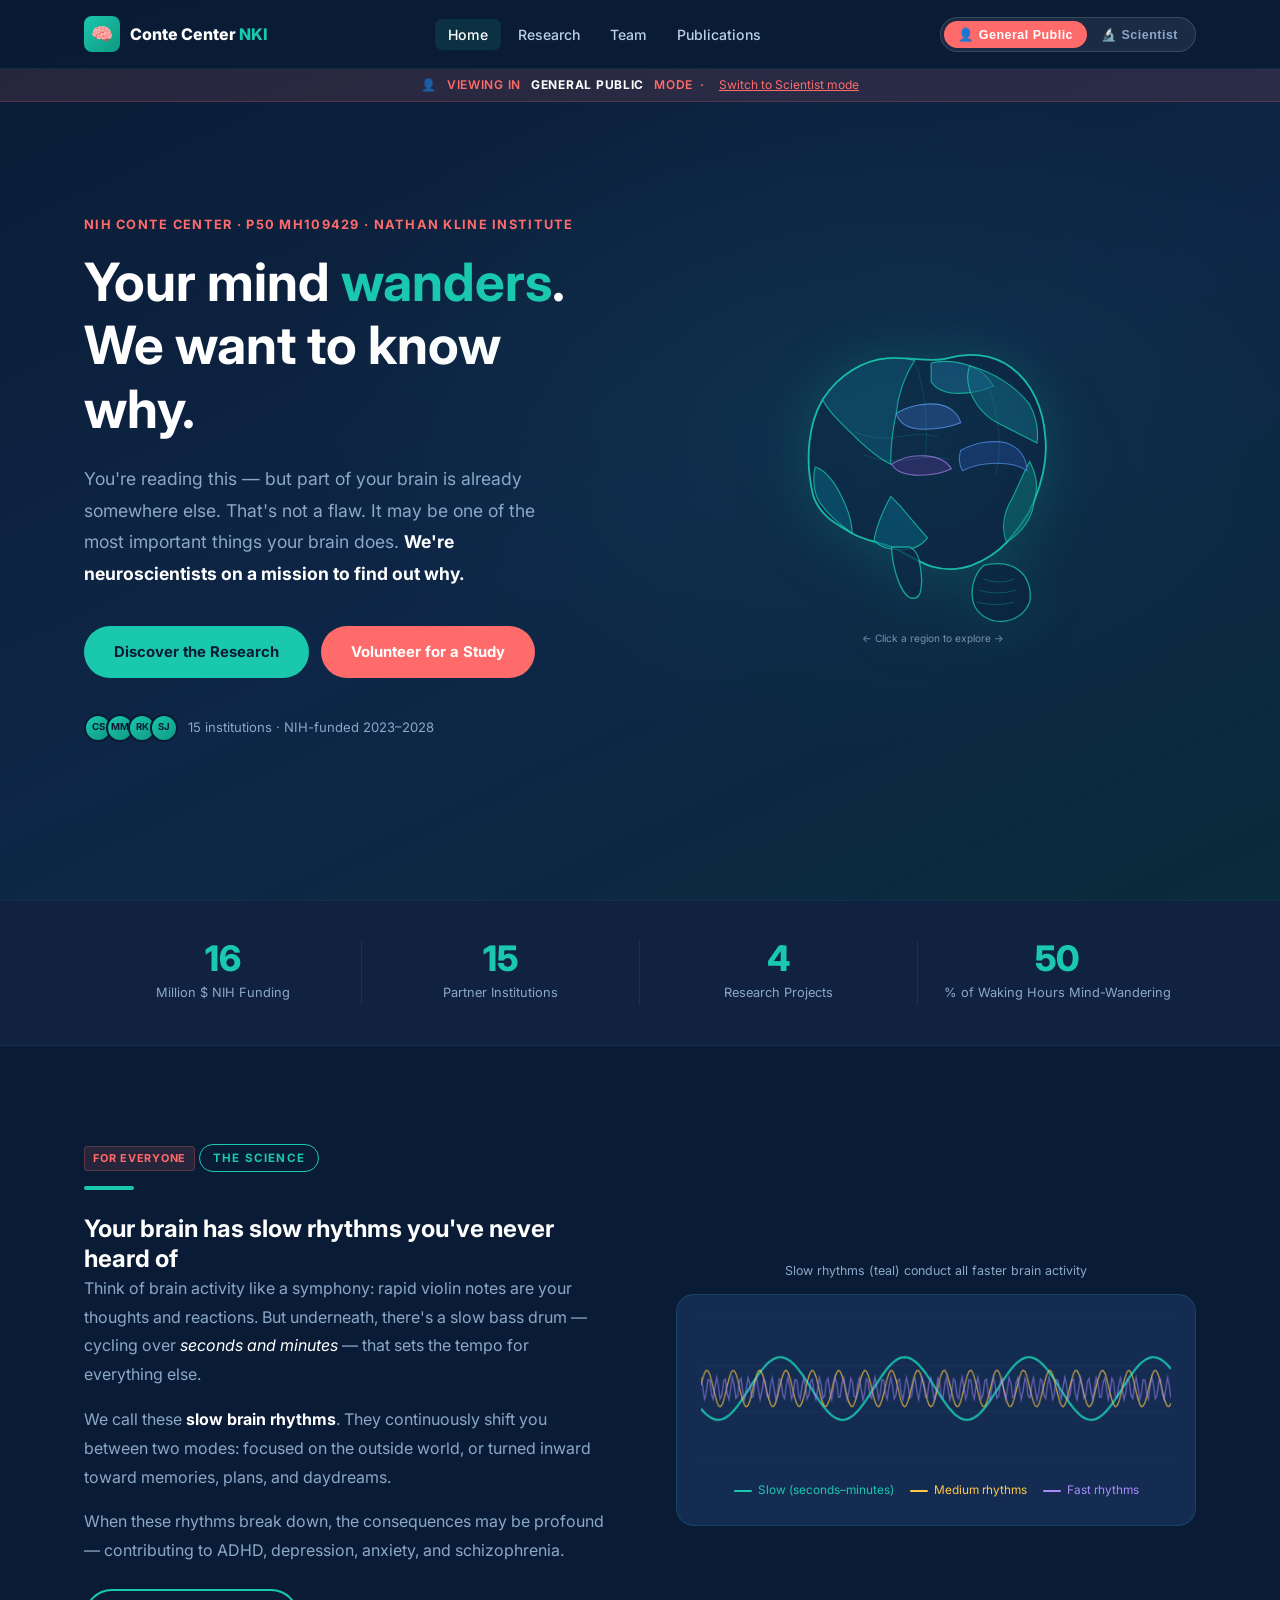
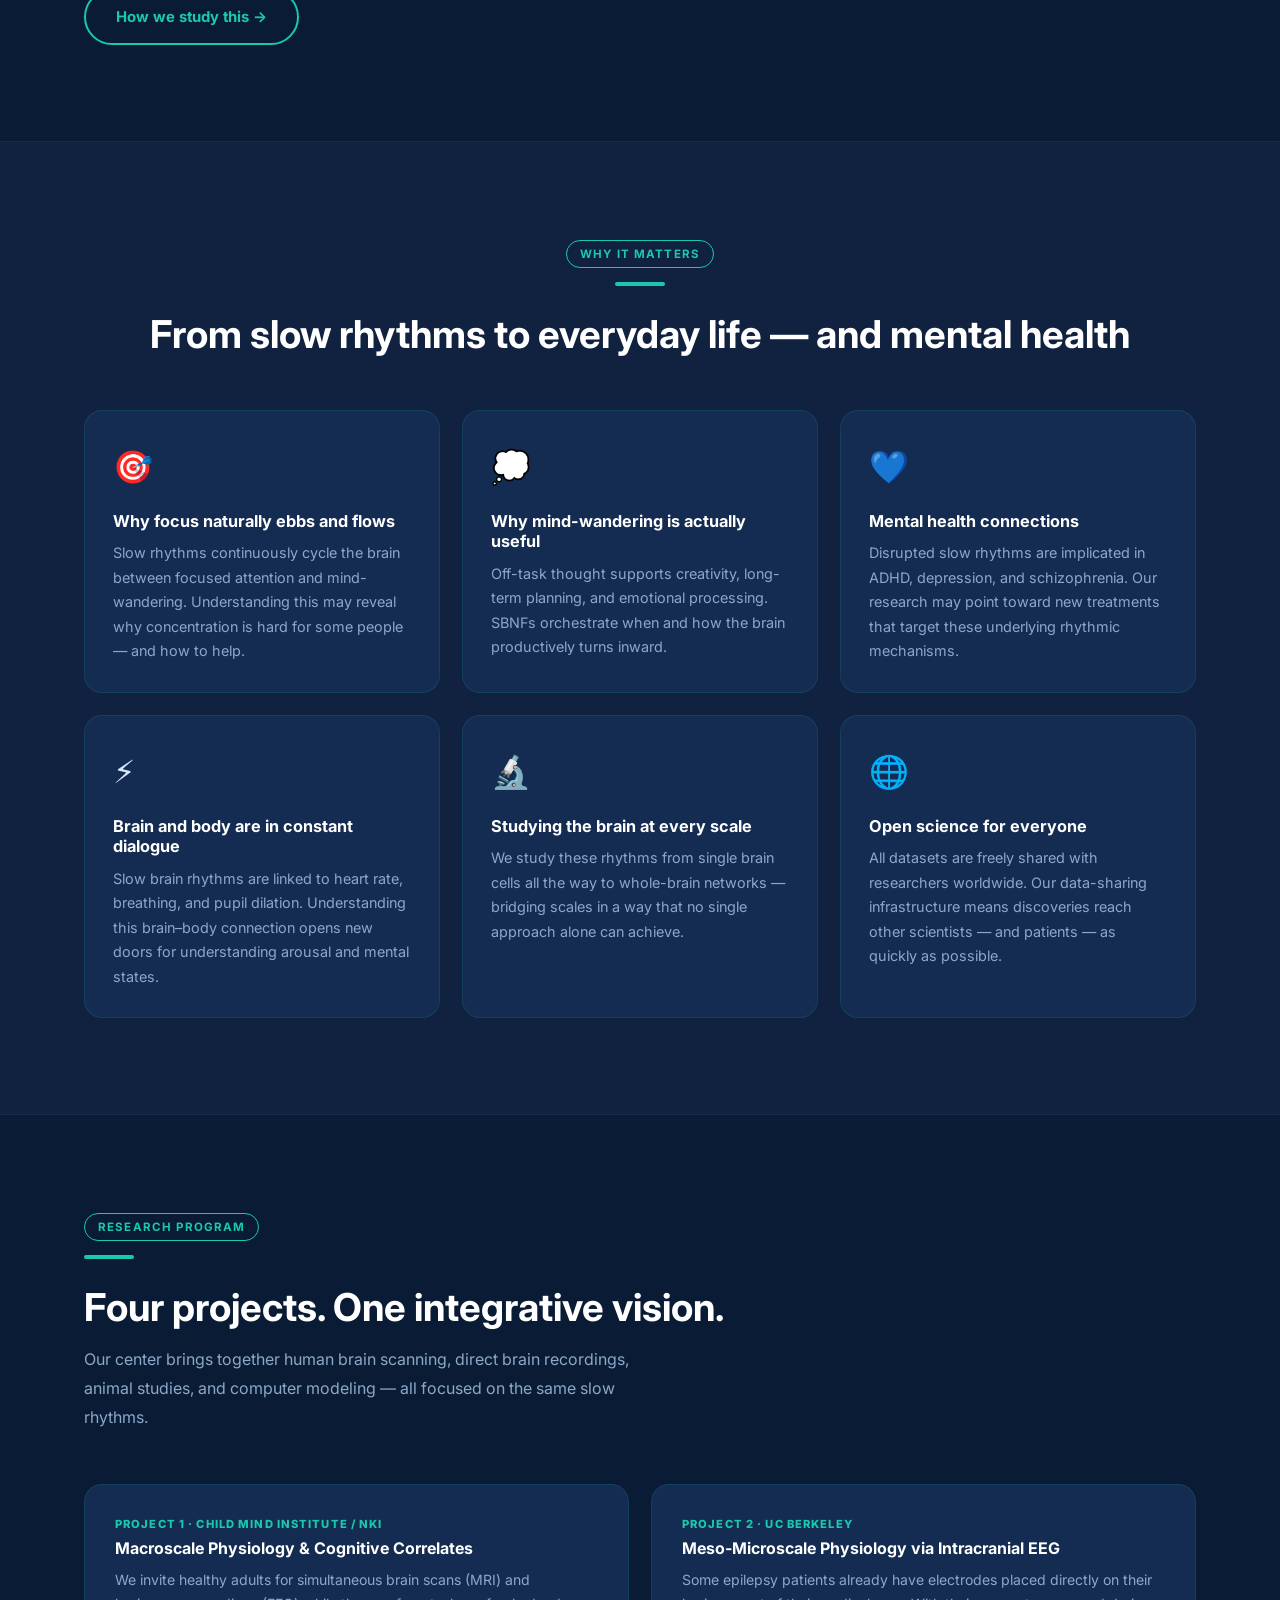
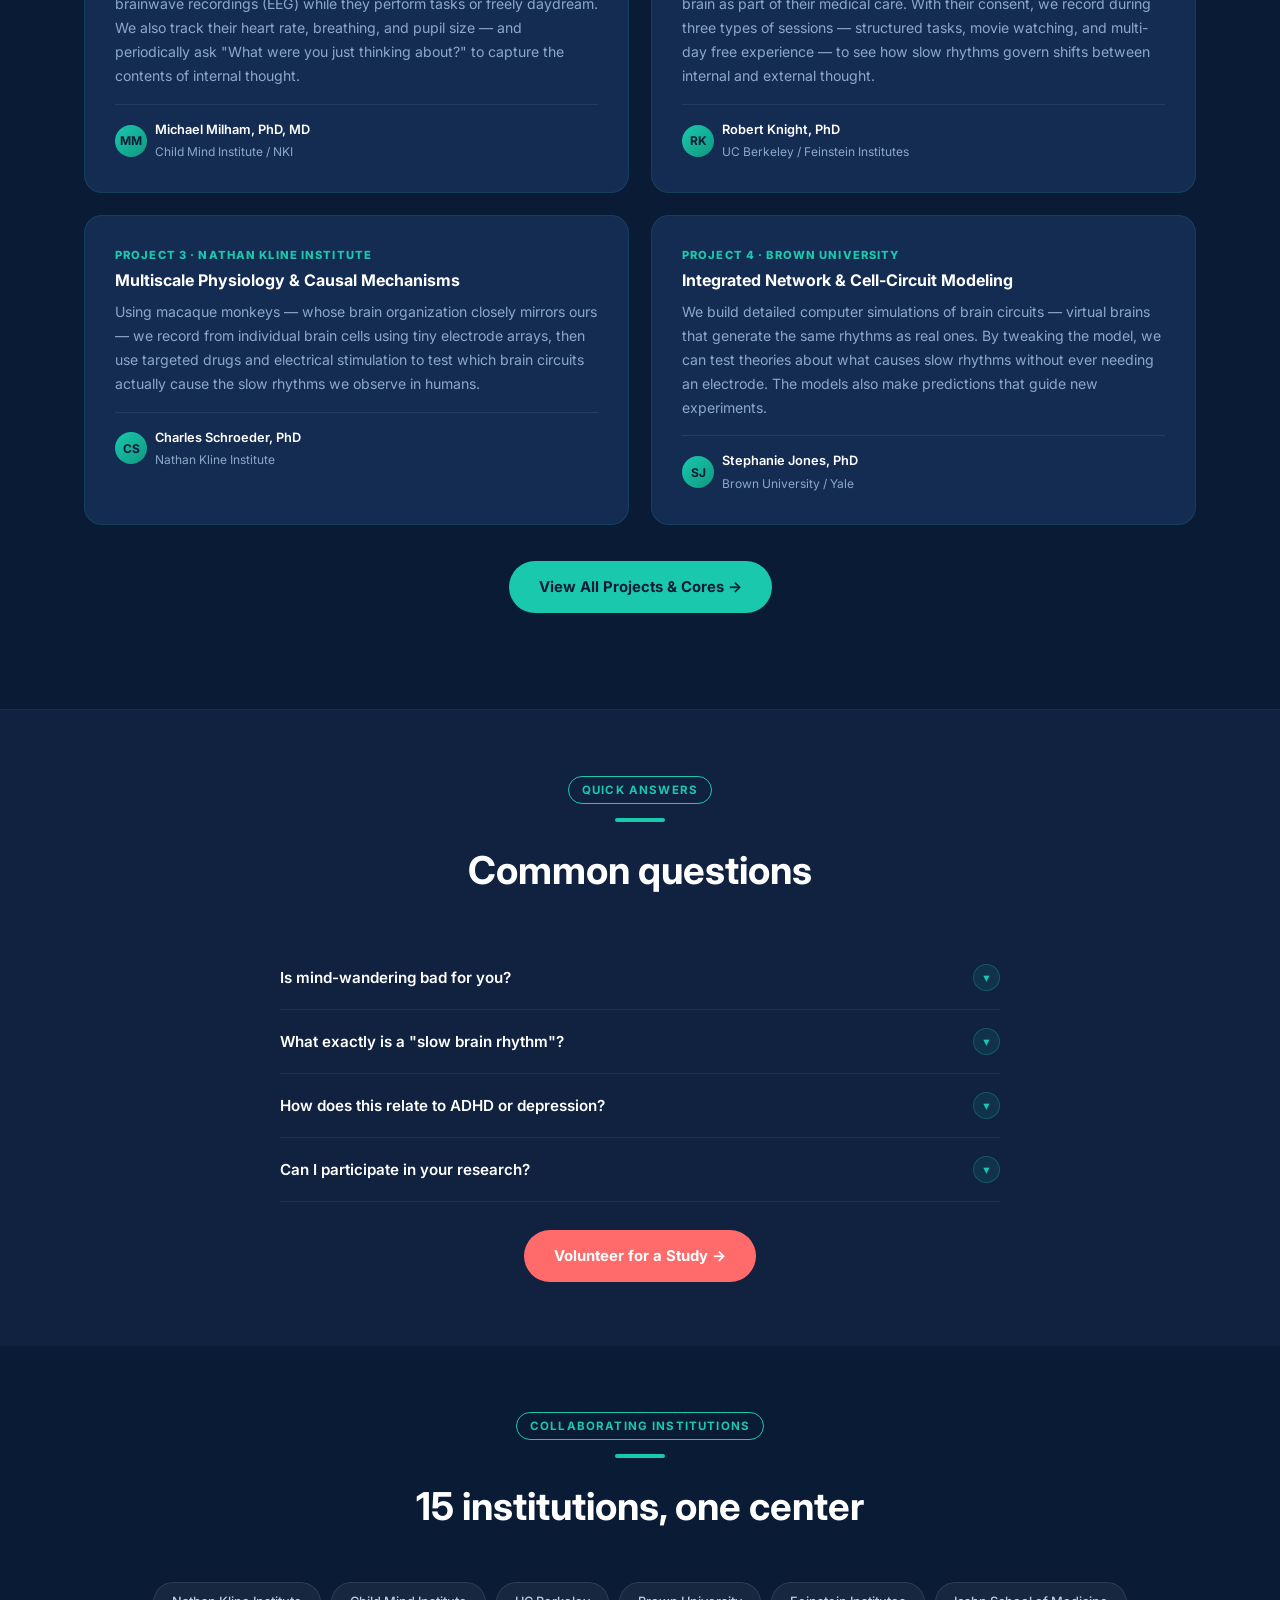
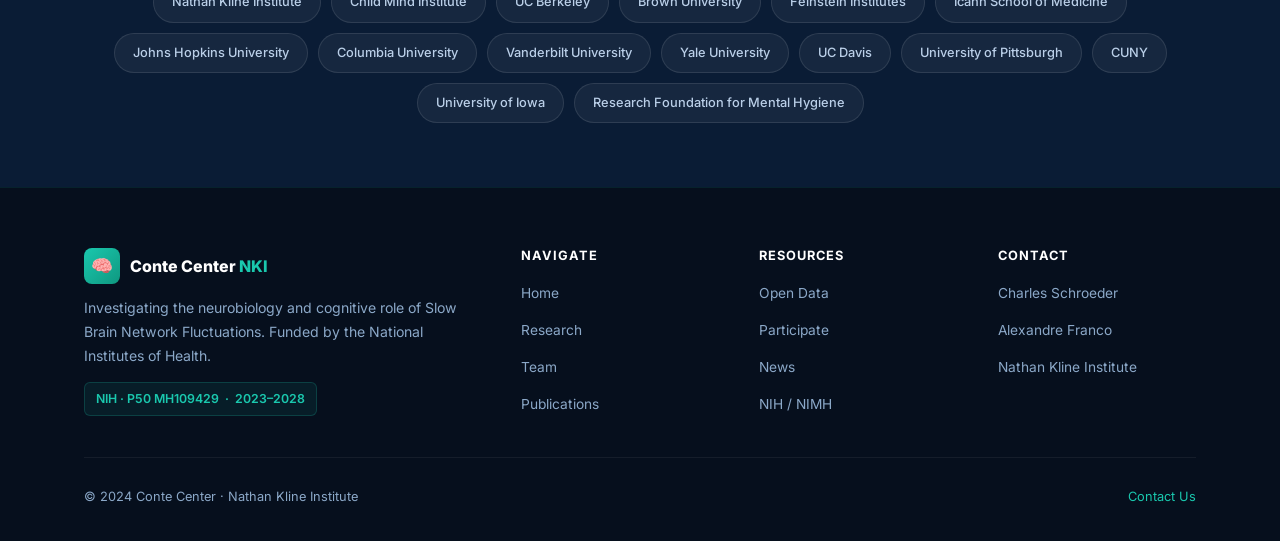
==== index.html @ c85d7004 "Initial Conte Center website" ====
<!DOCTYPE html>
<html lang="en">
<head>
  <meta charset="UTF-8"/>
  <meta name="viewport" content="width=device-width, initial-scale=1.0"/>
  <title>Conte Center — Slow Brain Network Fluctuations</title>
  <meta name="description" content="An NIH-funded Conte Center at the Nathan Kline Institute investigating the neurobiology and cognitive role of slow brain network fluctuations."/>
  <link rel="preconnect" href="https://fonts.googleapis.com"/>
  <link rel="preconnect" href="https://fonts.gstatic.com" crossorigin/>
  <link href="https://fonts.googleapis.com/css2?family=Inter:wght@400;500;600;700;800&display=swap" rel="stylesheet"/>
  <link rel="stylesheet" href="css/style.css"/>
</head>
<body>

<!-- ═══ NAVIGATION ═══ -->
<nav class="site-nav" id="siteNav">
  <div class="nav-inner">
    <a href="index.html" class="nav-logo">
      <div class="nav-logo-icon">🧠</div>
      <div>Conte Center <span>NKI</span></div>
    </a>
    <ul class="nav-links" id="navLinks">
      <li><a href="index.html">Home</a></li>
      <li><a href="research.html">Research</a></li>
      <li><a href="team.html">Team</a></li>
      <li><a href="publications.html">Publications</a></li>
    </ul>
    <!-- Audience Toggle -->
    <div class="audience-toggle" role="group" aria-label="Audience mode">
      <button class="toggle-btn pub" data-mode="public">👤 General Public</button>
      <button class="toggle-btn sci" data-mode="scientist">🔬 Scientist</button>
    </div>
    <div class="nav-toggle" id="navToggle"><span></span><span></span><span></span></div>
  </div>
</nav>

<!-- Mode banner (just below nav) -->
<div class="mode-banner" id="modeBanner"></div>

<!-- ═══ HERO ═══ -->
<section class="hero">
  <div class="container">
    <div class="hero-grid">

      <!-- Left text -->
      <div>
        <p class="hero-eyebrow">NIH Conte Center · P50 MH109429 · Nathan Kline Institute</p>

        <!-- PUBLIC hero text -->
        <div class="pub-only">
          <h1>Your mind <em>wanders</em>.<br>We want to know why.</h1>
          <p class="hero-lead">You're reading this — but part of your brain is already somewhere else. That's not a flaw. It may be one of the most important things your brain does. <strong>We're neuroscientists on a mission to find out why.</strong></p>
          <div class="hero-ctas">
            <a href="research.html" class="btn btn-primary">Discover the Research</a>
            <a href="publications.html#participate" class="btn btn-pub">Volunteer for a Study</a>
          </div>
        </div>

        <!-- SCIENTIST hero text -->
        <div class="sci-only">
          <h1>Neurobiology &amp; Cognitive Role of <em>Slow Brain Network Fluctuations</em></h1>
          <p class="hero-lead">An integrative multi-PI program combining fMRI/EEG in humans, iEEG in surgical epilepsy patients, NHP laminar electrophysiology, and biophysical modeling to elucidate the role of <strong>SBNFs (&lt;1 Hz)</strong> in affect, cognition, and behavior.</p>
          <div class="hero-ctas">
            <a href="research.html" class="btn btn-primary">View Research Projects</a>
            <a href="publications.html" class="btn btn-sci">Publications &amp; Data</a>
          </div>
        </div>

        <div class="hero-proof">
          <div class="proof-avatars">
            <div class="proof-avatar">CS</div><div class="proof-avatar">MM</div>
            <div class="proof-avatar">RK</div><div class="proof-avatar">SJ</div>
          </div>
          <span>15 institutions · NIH-funded 2023–2028</span>
        </div>
      </div>

      <!-- Right: Interactive brain -->
      <div class="brain-wrapper">
        <div id="brainTooltip" class="brain-tooltip">
          <h4>Region</h4>
          <p class="tt-text"></p>
          <p class="tt-pub"></p>
          <p class="tt-sci"></p>
        </div>
        <svg id="brain-svg" viewBox="0 0 500 400" xmlns="http://www.w3.org/2000/svg" aria-label="Interactive brain — click a region to explore">
          <defs>
            <radialGradient id="bgGlow" cx="50%" cy="50%" r="50%">
              <stop offset="0%" stop-color="#1ac8ae" stop-opacity=".07"/>
              <stop offset="100%" stop-color="#0a1c35" stop-opacity="0"/>
            </radialGradient>
          </defs>
          <ellipse cx="250" cy="200" rx="220" ry="178" fill="url(#bgGlow)"/>
          <path d="M 120 220 C 110 180 115 140 130 115 C 148 87 175 72 200 70 C 225 68 248 75 265 70 C 288 63 315 65 335 80 C 358 97 370 125 372 155 C 375 180 368 205 360 225 C 352 245 340 258 330 270 C 318 283 305 290 292 295 C 278 300 262 300 248 296 C 232 291 218 280 205 275 C 190 269 175 268 162 260 C 145 250 128 242 120 220 Z" fill="#0d2040" stroke="#1ac8ae" stroke-width="2" opacity=".9"/>
          <path class="brain-region" data-region="occipital"  d="M 330 270 C 345 260 358 245 360 225 C 365 210 362 195 355 182 C 348 195 340 215 332 230 C 326 243 325 258 330 270 Z" fill="#0e6e6e" stroke="#1ac8ae" stroke-width="1.2" opacity=".8"/>
          <path class="brain-region" data-region="temporal"   d="M 162 260 C 148 250 136 240 128 228 C 120 218 119 200 122 188 C 130 190 140 200 148 215 C 156 230 162 248 162 260 Z" fill="#0a5a7a" stroke="#1ac8ae" stroke-width="1.2" opacity=".8"/>
          <path class="brain-region" data-region="motor"      d="M 248 75 C 260 72 275 73 290 78 C 300 82 310 90 316 100 C 305 105 292 108 278 108 C 264 108 252 103 248 95 Z" fill="#1a5e8a" stroke="#1ac8ae" stroke-width="1.2" opacity=".8"/>
          <path class="brain-region" data-region="parietal"   d="M 290 78 C 315 85 340 100 355 120 C 362 133 365 148 363 162 C 350 155 335 148 320 140 C 305 132 295 118 290 105 C 287 95 287 85 290 78 Z" fill="#135e7a" stroke="#1ac8ae" stroke-width="1.2" opacity=".8"/>
          <path class="brain-region" data-region="prefrontal" d="M 130 115 C 148 87 175 72 200 70 C 210 69 220 70 230 72 C 220 88 212 108 210 130 C 205 152 204 170 204 185 C 190 178 175 165 162 152 C 148 138 136 127 130 115 Z" fill="#0f4e6e" stroke="#1ac8ae" stroke-width="1.2" opacity=".8"/>
          <path class="brain-region" data-region="dmn"        d="M 280 170 C 295 162 314 158 330 162 C 344 167 352 178 352 192 C 346 188 334 184 320 184 C 306 184 292 187 282 192 C 278 185 278 177 280 170 Z" fill="#1e3a78" stroke="#4a80d8" stroke-width="1.2" opacity=".85"/>
          <path class="brain-region" data-region="insula"     d="M 205 185 C 215 178 228 175 242 176 C 255 177 265 182 270 190 C 260 195 248 197 236 197 C 222 197 210 194 205 185 Z" fill="#3a2a6e" stroke="#9a70d8" stroke-width="1.2" opacity=".85"/>
          <path class="brain-region" data-region="cingulate"  d="M 210 130 C 222 122 240 118 256 120 C 268 122 278 130 280 140 C 268 145 254 147 240 147 C 226 147 214 142 210 130 Z" fill="#2a4a88" stroke="#5a90e8" stroke-width="1.2" opacity=".85"/>
          <path class="brain-region" data-region="temporal"   d="M 204 220 C 196 235 188 252 186 268 C 192 275 203 278 215 278 C 228 278 238 273 244 265 C 236 256 224 242 214 230 Z" fill="#0a5a7a" stroke="#1ac8ae" stroke-width="1.2" opacity=".8"/>
          <path d="M 165 150 Q 190 160 215 155 Q 238 150 255 155" fill="none" stroke="#1ac8ae" stroke-width=".6" opacity=".3"/>
          <path d="M 175 175 Q 200 185 225 180 Q 250 175 268 180" fill="none" stroke="#1ac8ae" stroke-width=".6" opacity=".3"/>
          <path d="M 230 72 Q 240 100 242 130 Q 244 155 242 178" fill="none" stroke="#1ac8ae" stroke-width=".6" opacity=".3"/>
          <path d="M 312 105 Q 320 130 322 158 Q 323 178 318 198" fill="none" stroke="#1ac8ae" stroke-width=".6" opacity=".3"/>
          <path d="M 205 275 C 205 285 207 295 210 305 C 214 318 220 328 225 330 C 230 332 234 330 236 325 C 238 318 238 306 236 295 C 235 285 230 278 225 275 Z" fill="#0d2040" stroke="#1ac8ae" stroke-width="1.5" opacity=".7"/>
          <path d="M 305 295 C 315 292 330 292 340 298 C 352 305 358 320 355 335 C 350 348 338 355 325 356 C 310 356 298 348 294 336 C 290 322 294 305 305 295 Z" fill="#0b1e3a" stroke="#1ac8ae" stroke-width="1.5" opacity=".7"/>
          <path d="M 305 310 Q 322 316 338 310" fill="none" stroke="#1ac8ae" stroke-width=".8" opacity=".4"/>
          <path d="M 300 322 Q 320 328 340 322" fill="none" stroke="#1ac8ae" stroke-width=".8" opacity=".4"/>
          <path d="M 298 335 Q 318 340 338 335" fill="none" stroke="#1ac8ae" stroke-width=".8" opacity=".4"/>
          <text x="250" y="378" text-anchor="middle" font-size="11" fill="#7a91b0" font-family="Inter,sans-serif">← Click a region to explore →</text>
        </svg>
      </div>

    </div>
  </div>
</section>

<!-- ═══ STATS ═══ -->
<div class="stats-strip">
  <div class="container">
    <div class="stats-grid">
      <div class="stat-item"><div class="stat-num" data-count="16">0</div><div class="stat-label">Million $ NIH Funding</div></div>
      <div class="stat-item"><div class="stat-num" data-count="15">0</div><div class="stat-label">Partner Institutions</div></div>
      <div class="stat-item"><div class="stat-num" data-count="4">0</div><div class="stat-label">Research Projects</div></div>
      <div class="stat-item">
        <!-- public: % waking hours mind-wandering; scientist: publications -->
        <div class="pub-only"><div class="stat-num" data-count="50">0</div><div class="stat-label">% of Waking Hours Mind-Wandering</div></div>
        <div class="sci-only"><div class="stat-num" data-count="66">0</div><div class="stat-label">Publications (Prior Period)</div></div>
      </div>
    </div>
  </div>
</div>

<!-- ═══ THE SCIENCE EXPLAINER ═══ -->
<section class="section">
  <div class="container">
    <div style="display:grid;grid-template-columns:1fr 1fr;gap:72px;align-items:center;">

      <!-- Left text — dual mode -->
      <div>
        <!-- PUBLIC -->
        <div class="pub-only fade-in">
          <div class="mode-label pub">For Everyone</div>
          <div class="tag">The Science</div>
          <div class="divider"></div>
          <h2>Your brain has slow rhythms you've never heard of</h2>
          <p style="color:var(--text-dim);line-height:1.8;margin-bottom:16px;">Think of brain activity like a symphony: rapid violin notes are your thoughts and reactions. But underneath, there's a slow bass drum — cycling over <em style="color:var(--white)">seconds and minutes</em> — that sets the tempo for everything else.</p>
          <p style="color:var(--text-dim);line-height:1.8;margin-bottom:16px;">We call these <strong>slow brain rhythms</strong>. They continuously shift you between two modes: focused on the outside world, or turned inward toward memories, plans, and daydreams.</p>
          <p style="color:var(--text-dim);line-height:1.8;margin-bottom:24px;">When these rhythms break down, the consequences may be profound — contributing to ADHD, depression, anxiety, and schizophrenia.</p>
          <a href="research.html" class="btn btn-outline">How we study this →</a>
        </div>

        <!-- SCIENTIST -->
        <div class="sci-only fade-in">
          <div class="mode-label sci">For Scientists</div>
          <div class="tag">Overarching Hypothesis</div>
          <div class="divider"></div>
          <h2>Slow fluctuations (&lt;1 Hz) are critical determinants of cognition and behavior</h2>
          <p style="color:var(--text-dim);line-height:1.8;margin-bottom:16px;">This Conte Center tests the hypothesis that <strong>slow fluctuations of neural activity extending below 1 Hz, down to at least 0.01 Hz</strong> (timescales of seconds to 10s of seconds) are critical determinants of affect, cognition, and behavior.</p>
          <div class="hyp-box">
            <div class="hyp-label">Linking Hypothesis 1</div>
            <p>Local slow neural fluctuations link to larger-scale <strong style="color:var(--white)">Slow Brain Network Fluctuations (SBNFs)</strong> that significantly impact cognitive processes (attention, RT), behavioral indices, and autonomic measures (HRV, pupil diameter).</p>
          </div>
          <div class="hyp-box">
            <div class="hyp-label">Linking Hypothesis 2</div>
            <p>There is <strong style="color:var(--white)">hierarchical phase-amplitude coupling (PAC)</strong> of neural activity across frequency ranges — the phase of lower-frequency activity controls the amplitude of higher-frequency activity, integrating across timescales.</p>
          </div>
          <a href="research.html" class="btn btn-outline" style="margin-top:12px;">View Projects &amp; Specific Aims →</a>
        </div>
      </div>

      <!-- Right: wave + legend -->
      <div class="fade-in">
        <p style="text-align:center;font-size:.78rem;color:var(--text-dim);margin-bottom:12px;">
          <span class="pub-only">Slow rhythms (teal) conduct all faster brain activity</span>
          <span class="sci-only">Infraslow phase modulates amplitude of higher-frequency bands (PAC)</span>
        </p>
        <div style="background:var(--navy-card);border:1px solid rgba(26,200,174,.15);border-radius:var(--radius-lg);padding:24px;">
          <canvas id="waveCanvas"></canvas>
          <div style="display:flex;flex-wrap:wrap;justify-content:center;gap:16px;margin-top:14px;">
            <div style="display:flex;align-items:center;gap:6px;font-size:.74rem;color:#1ac8ae;"><div style="width:18px;height:2.5px;background:#1ac8ae;border-radius:2px;"></div>
              <span class="pub-only">Slow (seconds–minutes)</span>
              <span class="sci-only">Infraslow / delta (&lt;1 Hz)</span>
            </div>
            <div style="display:flex;align-items:center;gap:6px;font-size:.74rem;color:#ffc947;"><div style="width:18px;height:2px;background:#ffc947;border-radius:2px;"></div>
              <span class="pub-only">Medium rhythms</span>
              <span class="sci-only">Theta / alpha (4–12 Hz)</span>
            </div>
            <div style="display:flex;align-items:center;gap:6px;font-size:.74rem;color:#a78bfa;"><div style="width:18px;height:2px;background:#a78bfa;border-radius:2px;"></div>
              <span class="pub-only">Fast rhythms</span>
              <span class="sci-only">Gamma / BHA (&gt;30 Hz)</span>
            </div>
          </div>
        </div>
      </div>

    </div>
  </div>
</section>

<!-- ═══ WHY IT MATTERS ═══ -->
<section class="section" style="background:var(--navy-mid);border-top:1px solid rgba(26,200,174,.08);border-bottom:1px solid rgba(26,200,174,.08);">
  <div class="container">
    <div class="section-header center fade-in">
      <div class="tag">Why It Matters</div>
      <div class="divider divider-center"></div>
      <span class="pub-only"><h2>From slow rhythms to everyday life — and mental health</h2></span>
      <span class="sci-only"><h2>Scientific significance and translational relevance</h2></span>
    </div>
    <div style="display:grid;grid-template-columns:repeat(3,1fr);gap:22px;">

      <div class="card fade-in">
        <div class="card-icon">🎯</div>
        <div class="pub-only"><h3>Why focus naturally ebbs and flows</h3><p>Slow rhythms continuously cycle the brain between focused attention and mind-wandering. Understanding this may reveal why concentration is hard for some people — and how to help.</p></div>
        <div class="sci-only"><h3>Attentional sampling and SBNFs</h3><p>SBNFs gate fronto-parietal network engagement through PAC, driving rhythmic fluctuations in perceptual sensitivity and behavioral performance across seconds-to-minutes timescales.</p></div>
      </div>

      <div class="card fade-in">
        <div class="card-icon">💭</div>
        <div class="pub-only"><h3>Why mind-wandering is actually useful</h3><p>Off-task thought supports creativity, long-term planning, and emotional processing. SBNFs orchestrate when and how the brain productively turns inward.</p></div>
        <div class="sci-only"><h3>Default mode network regulation</h3><p>SBNFs drive alternation between task-positive and default mode network dominance. PAC mediates the temporal structure of DMN activation and internally-directed cognition.</p></div>
      </div>

      <div class="card fade-in">
        <div class="card-icon">💙</div>
        <div class="pub-only"><h3>Mental health connections</h3><p>Disrupted slow rhythms are implicated in ADHD, depression, and schizophrenia. Our research may point toward new treatments that target these underlying rhythmic mechanisms.</p></div>
        <div class="sci-only"><h3>Neuropsychiatric translational goals</h3><p>Disrupted SBNFs are linked to ADHD, MDD, and schizophrenia. The Center aims to develop mechanistic understanding sufficient to propose novel neuromodulation-based interventions.</p></div>
      </div>

      <div class="card fade-in">
        <div class="card-icon">⚡</div>
        <div class="pub-only"><h3>Brain and body are in constant dialogue</h3><p>Slow brain rhythms are linked to heart rate, breathing, and pupil dilation. Understanding this brain–body connection opens new doors for understanding arousal and mental states.</p></div>
        <div class="sci-only"><h3>Autonomic-neural coupling</h3><p>SBNFs co-vary with cardiac variability, pupillometry, electrodermal activity, and respiration. Project 1 simultaneously records all modalities to map these relationships multimodally.</p></div>
      </div>

      <div class="card fade-in">
        <div class="card-icon">🔬</div>
        <div class="pub-only"><h3>Studying the brain at every scale</h3><p>We study these rhythms from single brain cells all the way to whole-brain networks — bridging scales in a way that no single approach alone can achieve.</p></div>
        <div class="sci-only"><h3>Multi-scale integrative approach</h3><p>fMRI/EEG (macroscale) → iEEG/ECoG (mesoscale) → laminar LFP/MUA (microscale) → biophysical modeling bridges all levels, with cross-species alignment via Core B.</p></div>
      </div>

      <div class="card fade-in">
        <div class="card-icon">🌐</div>
        <div class="pub-only"><h3>Open science for everyone</h3><p>All datasets are freely shared with researchers worldwide. Our data-sharing infrastructure means discoveries reach other scientists — and patients — as quickly as possible.</p></div>
        <div class="sci-only"><h3>FAIR data principles and open sharing</h3><p>Core C implements FAIR (Findable, Accessible, Interoperable, Reusable) data management. All processed datasets are released via INDI/NKI infrastructure following quality control by Core C.</p></div>
      </div>

    </div>
  </div>
</section>

<!-- ═══ PROJECT PREVIEWS ═══ -->
<section class="section">
  <div class="container">
    <div class="section-header fade-in">
      <div class="tag">Research Program</div>
      <div class="divider"></div>
      <span class="pub-only"><h2>Four projects. One integrative vision.</h2><p style="color:var(--text-dim)">Our center brings together human brain scanning, direct brain recordings, animal studies, and computer modeling — all focused on the same slow rhythms.</p></span>
      <span class="sci-only"><h2>Four research projects + two support cores</h2><p style="color:var(--text-dim)">Combining fMRI/EEG in humans, iEEG in surgical epilepsy patients, laminar electrophysiology in NHPs, and biophysical modeling — linked by multimodal alignment (Core B) and FAIR data sharing (Core C).</p></span>
    </div>
    <div style="display:grid;grid-template-columns:1fr 1fr;gap:22px;">

      <!-- P1 -->
      <div class="project-card fade-in">
        <div class="project-num">Project 1 · Child Mind Institute / NKI</div>
        <h3>Macroscale Physiology &amp; Cognitive Correlates</h3>
        <div class="pub-only"><p style="font-size:.88rem;color:var(--text-dim);line-height:1.7;">We invite healthy adults for simultaneous brain scans (MRI) and brainwave recordings (EEG) while they perform tasks or freely daydream. We also track their heart rate, breathing, and pupil size — and periodically ask "What were you just thinking about?" to capture the contents of internal thought.</p></div>
        <div class="sci-only"><p style="font-size:.85rem;color:var(--text-dim);line-height:1.7;">Simultaneous fMRI/EEG + autonomic measures (ECG, EDA, pupillometry, respiration, EMG) across tasks ranging from unstructured rest to structured cognitive paradigms. Experience sampling probes internal cognition. Pharmacological manipulation of arousal (Aim 2b).</p></div>
        <div class="proj-pi">
          <div class="proj-avatar">MM</div>
          <div><div class="proj-name">Michael Milham, PhD, MD</div><div class="proj-org">Child Mind Institute / NKI</div></div>
        </div>
      </div>

      <!-- P2 -->
      <div class="project-card fade-in">
        <div class="project-num">Project 2 · UC Berkeley</div>
        <h3>Meso-Microscale Physiology via Intracranial EEG</h3>
        <div class="pub-only"><p style="font-size:.88rem;color:var(--text-dim);line-height:1.7;">Some epilepsy patients already have electrodes placed directly on their brain as part of their medical care. With their consent, we record during three types of sessions — structured tasks, movie watching, and multi-day free experience — to see how slow rhythms govern shifts between internal and external thought.</p></div>
        <div class="sci-only"><p style="font-size:.85rem;color:var(--text-dim);line-height:1.7;">iEEG in surgical epilepsy patients. Three conditions of increasing naturalism: structured attention-switching tasks, passive movie viewing (EOMs/pupillometry/alpha as SBNF indices), and multi-day continuous experience sampling. Focus on DMN–FPCN interactions; BHA and SUA as cortical activation indices.</p></div>
        <div class="proj-pi">
          <div class="proj-avatar">RK</div>
          <div><div class="proj-name">Robert Knight, PhD</div><div class="proj-org">UC Berkeley / Feinstein Institutes</div></div>
        </div>
      </div>

      <!-- P3 -->
      <div class="project-card fade-in">
        <div class="project-num">Project 3 · Nathan Kline Institute</div>
        <h3>Multiscale Physiology &amp; Causal Mechanisms</h3>
        <div class="pub-only"><p style="font-size:.88rem;color:var(--text-dim);line-height:1.7;">Using macaque monkeys — whose brain organization closely mirrors ours — we record from individual brain cells using tiny electrode arrays, then use targeted drugs and electrical stimulation to test which brain circuits actually cause the slow rhythms we observe in humans.</p></div>
        <div class="sci-only"><p style="font-size:.85rem;color:var(--text-dim);line-height:1.7;">NHP laminar multielectrode + brush array recordings across thalamocortical and AIC systems. Simultaneous scalp EEG/fMRI. Causal manipulation: methylphenidate pharmacology, vagus nerve stimulation, and reversible chemogenetic (DREADD) inactivation of AIC→ACC/NB pathways (Aim 2).</p></div>
        <div class="proj-pi">
          <div class="proj-avatar">CS</div>
          <div><div class="proj-name">Charles Schroeder, PhD</div><div class="proj-org">Nathan Kline Institute</div></div>
        </div>
      </div>

      <!-- P4 -->
      <div class="project-card fade-in">
        <div class="project-num">Project 4 · Brown University</div>
        <h3>Integrated Network &amp; Cell-Circuit Modeling</h3>
        <div class="pub-only"><p style="font-size:.88rem;color:var(--text-dim);line-height:1.7;">We build detailed computer simulations of brain circuits — virtual brains that generate the same rhythms as real ones. By tweaking the model, we can test theories about what causes slow rhythms without ever needing an electrode. The models also make predictions that guide new experiments.</p></div>
        <div class="sci-only"><p style="font-size:.85rem;color:var(--text-dim);line-height:1.7;">Two-level modeling: (1) dynamical systems/large-scale network models fit to EEG/fMRI/s-EEG capturing bistability and CAP states; (2) biophysically detailed neocortical microcircuit models (laminar resolution) bridging to NHP LFP/CSD. Hybrid multi-scale model integrating both levels (Aim 3).</p></div>
        <div class="proj-pi">
          <div class="proj-avatar">SJ</div>
          <div><div class="proj-name">Stephanie Jones, PhD</div><div class="proj-org">Brown University / Yale</div></div>
        </div>
      </div>

    </div>
    <div style="text-align:center;margin-top:36px;">
      <a href="research.html" class="btn btn-primary">View All Projects &amp; Cores →</a>
    </div>
  </div>
</section>

<!-- ═══ FAQ (public) / Key Papers teaser (scientist) ═══ -->
<section class="section-sm" style="background:var(--navy-mid);border-top:1px solid rgba(26,200,174,.08);">
  <div class="container">

    <!-- PUBLIC: FAQ -->
    <div class="pub-only">
      <div class="section-header center fade-in">
        <div class="tag">Quick Answers</div>
        <div class="divider divider-center"></div>
        <h2>Common questions</h2>
      </div>
      <div style="max-width:720px;margin:0 auto;">
        <div class="faq-item fade-in">
          <button class="faq-question">Is mind-wandering bad for you? <span class="faq-arrow">▾</span></button>
          <div class="faq-answer">Not at all — in fact, it may be essential. Research shows mind-wandering supports long-term planning, creativity, emotional processing, and memory consolidation. The problem arises when the brain gets stuck in one mode. A healthy brain flexibly shifts between focused attention and internal thought.</div>
        </div>
        <div class="faq-item fade-in">
          <button class="faq-question">What exactly is a "slow brain rhythm"? <span class="faq-arrow">▾</span></button>
          <div class="faq-answer">Your brain generates electrical signals constantly. Slow brain rhythms are waves that cycle over seconds or even minutes — far slower than the well-known alpha or gamma waves. They're like the ocean tide rather than surface ripples. Our research focuses on these very slow waves and how they organize all faster brain activity like a conductor.</div>
        </div>
        <div class="faq-item fade-in">
          <button class="faq-question">How does this relate to ADHD or depression? <span class="faq-arrow">▾</span></button>
          <div class="faq-answer">In many neuropsychiatric conditions, the brain's ability to smoothly transition between focused and wandering states appears disrupted. In ADHD, slow rhythms may fail to properly suppress the default mode network during tasks. In depression, the brain may be stuck in ruminative inward focus. By understanding the rhythms that regulate these transitions, we hope to find new treatment targets.</div>
        </div>
        <div class="faq-item fade-in">
          <button class="faq-question">Can I participate in your research? <span class="faq-arrow">▾</span></button>
          <div class="faq-answer">Yes! We recruit healthy adult volunteers at the Nathan Kline Institute in Orangeburg, NY. Studies involve brain scans (MRI), EEG, and questionnaires. Participation is voluntary, confidential, and compensated. Contact us at the link below.</div>
        </div>
      </div>
      <div style="text-align:center;margin-top:28px;" class="fade-in">
        <a href="publications.html#participate" class="btn btn-pub">Volunteer for a Study →</a>
      </div>
    </div>

    <!-- SCIENTIST: Center aims summary -->
    <div class="sci-only">
      <div class="section-header center fade-in">
        <div class="tag">Center Aims</div>
        <div class="divider divider-center"></div>
        <h2>Three center-wide specific aims</h2>
      </div>
      <div style="display:grid;grid-template-columns:repeat(3,1fr);gap:18px;">
        <div class="card fade-in">
          <div style="font-size:.68rem;font-weight:800;color:var(--sci-accent);letter-spacing:.1em;margin-bottom:8px;">AIM 1</div>
          <h3 style="font-size:.95rem;">Define cognitive, behavioral &amp; autonomic correlates of macroscale SBNFs in humans</h3>
          <p>Simultaneous fMRI/EEG with multimodal autonomic recording across tasks; pharmacological manipulation of network fluctuations (Project 1).</p>
        </div>
        <div class="card fade-in">
          <div style="font-size:.68rem;font-weight:800;color:var(--sci-accent);letter-spacing:.1em;margin-bottom:8px;">AIM 2</div>
          <h3 style="font-size:.95rem;">Inform physiological interpretation via meso- and microscale measures</h3>
          <p>iEEG in humans (Project 2) + NHP laminar recordings + causal neuromodulation (Project 3) bridge macroscale fMRI findings to cellular mechanisms.</p>
        </div>
        <div class="card fade-in">
          <div style="font-size:.68rem;font-weight:800;color:var(--sci-accent);letter-spacing:.1em;margin-bottom:8px;">AIM 3</div>
          <h3 style="font-size:.95rem;">Develop iterative modeling–empirical interactions to bridge data scales</h3>
          <p>Network and cell-circuit models updated iteratively with empirical data from Projects 1–3; hybrid multi-scale model integrates both (Project 4).</p>
        </div>
      </div>
    </div>

  </div>
</section>

<!-- ═══ INSTITUTIONS ═══ -->
<section class="section-sm">
  <div class="container">
    <div class="section-header center fade-in">
      <div class="tag">Collaborating Institutions</div>
      <div class="divider divider-center"></div>
      <h2>15 institutions, one center</h2>
    </div>
    <div class="inst-grid">
      <div class="inst-chip">Nathan Kline Institute</div>
      <div class="inst-chip">Child Mind Institute</div>
      <div class="inst-chip">UC Berkeley</div>
      <div class="inst-chip">Brown University</div>
      <div class="inst-chip">Feinstein Institutes</div>
      <div class="inst-chip">Icahn School of Medicine</div>
      <div class="inst-chip">Johns Hopkins University</div>
      <div class="inst-chip">Columbia University</div>
      <div class="inst-chip">Vanderbilt University</div>
      <div class="inst-chip">Yale University</div>
      <div class="inst-chip">UC Davis</div>
      <div class="inst-chip">University of Pittsburgh</div>
      <div class="inst-chip">CUNY</div>
      <div class="inst-chip">University of Iowa</div>
      <div class="inst-chip">Research Foundation for Mental Hygiene</div>
    </div>
  </div>
</section>

<!-- ═══ FOOTER ═══ -->
<footer class="site-footer">
  <div class="container">
    <div class="footer-grid">
      <div class="footer-brand">
        <div class="nav-logo" style="margin-bottom:0;"><div class="nav-logo-icon">🧠</div><div>Conte Center <span style="color:var(--teal)">NKI</span></div></div>
        <p>Investigating the neurobiology and cognitive role of Slow Brain Network Fluctuations. Funded by the National Institutes of Health.</p>
        <div class="nih-badge">NIH · P50 MH109429 &nbsp;·&nbsp; 2023–2028</div>
      </div>
      <div class="footer-col"><h4>Navigate</h4><ul>
        <li><a href="index.html">Home</a></li>
        <li><a href="research.html">Research</a></li>
        <li><a href="team.html">Team</a></li>
        <li><a href="publications.html">Publications</a></li>
      </ul></div>
      <div class="footer-col"><h4>Resources</h4><ul>
        <li><a href="publications.html#data">Open Data</a></li>
        <li><a href="publications.html#participate">Participate</a></li>
        <li><a href="publications.html#news">News</a></li>
        <li><a href="https://www.nimh.nih.gov" target="_blank" rel="noopener">NIH / NIMH</a></li>
      </ul></div>
      <div class="footer-col"><h4>Contact</h4><ul>
        <li><a href="mailto:charles.schroeder@nki.rfmh.org">Charles Schroeder</a></li>
        <li><a href="mailto:Alexandre.Franco@nki.rfmh.org">Alexandre Franco</a></li>
        <li><a href="https://www.nki.rfmh.org" target="_blank" rel="noopener">Nathan Kline Institute</a></li>
      </ul></div>
    </div>
    <div class="footer-bottom">
      <span>© 2024 Conte Center · Nathan Kline Institute</span>
      <a href="mailto:charles.schroeder@nki.rfmh.org">Contact Us</a>
    </div>
  </div>
</footer>

<script src="js/main.js"></script>
</body>
</html>
---- css/style.css ----
/* ============================================================
   CONTE CENTER — Unified Site (Public + Scientist modes)
   Dark Navy / Teal palette · Audience toggle architecture
   ============================================================ */

*, *::before, *::after { box-sizing: border-box; margin: 0; padding: 0; }

:root {
  --navy:        #0a1c35;
  --navy-mid:    #102240;
  --navy-card:   #152c52;
  --teal:        #1ac8ae;
  --teal-dark:   #0f9880;
  --teal-glow:   rgba(26,200,174,.16);
  --amber:       #ffc947;
  --coral:       #ff6b6b;
  --lavender:    #a78bfa;
  --white:       #ffffff;
  --gray-100:    #eef4fb;
  --gray-300:    #bacfe8;
  --text:        #d4e6f7;
  --text-dim:    #8ba8c8;
  --radius:      10px;
  --radius-lg:   18px;
  --transition:  .25s ease;
  --font:        'Inter', system-ui, -apple-system, sans-serif;

  /* Mode accent colours */
  --pub-accent:  #ff6b6b;   /* coral  — public mode highlight  */
  --sci-accent:  #a78bfa;   /* violet — scientist mode highlight */
}

html { scroll-behavior: smooth; }
body { font-family: var(--font); background: var(--navy); color: var(--text); line-height: 1.75; font-size: 16px; }
a    { color: var(--teal); text-decoration: none; transition: color var(--transition); }
a:hover { color: #fff; }
img  { max-width: 100%; display: block; }
h1,h2,h3,h4 { font-weight: 700; line-height: 1.25; color: var(--white); }
p   { color: var(--text); }
strong { color: var(--white); }

/* ── Utility ── */
.container  { max-width: 1160px; margin: 0 auto; padding: 0 24px; }
.section    { padding: 96px 0; }
.section-sm { padding: 64px 0; }
.center     { text-align: center; }
.tag {
  display: inline-block; font-size: .72rem; font-weight: 700;
  letter-spacing: .1em; text-transform: uppercase;
  border: 1.5px solid var(--teal); color: var(--teal);
  border-radius: 20px; padding: 3px 13px; margin-bottom: 14px;
}
.divider           { width: 50px; height: 4px; background: var(--teal); border-radius: 2px; margin: 0 0 24px; }
.divider-center    { margin: 0 auto 24px; }

/* ── MODE SYSTEM ── */
/* By default both layers visible; JS sets data-mode immediately */
.pub-only, .sci-only { transition: opacity .35s ease; }

[data-mode="public"]    .sci-only { display: none !important; }
[data-mode="scientist"] .pub-only { display: none !important; }

/* Mode-aware accent colour on section borders */
[data-mode="public"]    .mode-accent-border { border-color: rgba(255,107,107,.3); }
[data-mode="scientist"] .mode-accent-border { border-color: rgba(167,139,250,.3); }
[data-mode="public"]    .mode-accent-text   { color: var(--pub-accent); }
[data-mode="scientist"] .mode-accent-text   { color: var(--sci-accent); }

/* ── MODE BANNER ── */
.mode-banner {
  position: fixed; top: 68px; left: 0; right: 0; z-index: 900;
  display: flex; align-items: center; justify-content: center; gap: 10px;
  height: 34px; font-size: .75rem; font-weight: 600;
  letter-spacing: .06em; text-transform: uppercase;
  transition: background .3s, color .3s;
}
[data-mode="public"]    .mode-banner { background: rgba(255,107,107,.12); color: var(--pub-accent); border-bottom: 1px solid rgba(255,107,107,.2); }
[data-mode="scientist"] .mode-banner { background: rgba(167,139,250,.12); color: var(--sci-accent); border-bottom: 1px solid rgba(167,139,250,.2); }
.mode-banner span { opacity: .7; }

/* ── NAVIGATION ── */
.site-nav {
  position: fixed; top: 0; width: 100%; z-index: 1000;
  background: rgba(10,28,53,.95); backdrop-filter: blur(14px);
  border-bottom: 1px solid rgba(26,200,174,.1);
  transition: box-shadow var(--transition);
}
.nav-inner {
  display: flex; align-items: center; justify-content: space-between;
  height: 68px; padding: 0 24px; max-width: 1160px; margin: 0 auto;
}
.nav-logo { display: flex; align-items: center; gap: 10px; font-weight: 800; font-size: 1rem; color: var(--white); }
.nav-logo-icon { width: 36px; height: 36px; background: linear-gradient(135deg, var(--teal), var(--teal-dark)); border-radius: 8px; display: flex; align-items: center; justify-content: center; font-size: 1.1rem; }
.nav-logo span { color: var(--teal); }
.nav-links { display: flex; align-items: center; gap: 4px; list-style: none; }
.nav-links a { color: var(--gray-300); font-size: .88rem; font-weight: 500; padding: 7px 13px; border-radius: 7px; transition: all var(--transition); }
.nav-links a:hover, .nav-links a.active { color: var(--white); background: rgba(26,200,174,.12); }

/* ── AUDIENCE TOGGLE ── */
.audience-toggle {
  display: flex; align-items: center; gap: 0;
  background: rgba(255,255,255,.07);
  border: 1px solid rgba(255,255,255,.14);
  border-radius: 30px; padding: 3px; cursor: pointer;
  user-select: none; flex-shrink: 0;
}
.toggle-btn {
  display: flex; align-items: center; gap: 5px;
  padding: 6px 14px; border-radius: 26px;
  font-size: .78rem; font-weight: 700; letter-spacing: .04em;
  transition: all .28s ease; white-space: nowrap;
  color: var(--text-dim); background: transparent; border: none; cursor: pointer;
}
.toggle-btn:hover { color: var(--white); }
.toggle-btn.active {
  color: var(--navy); font-weight: 800;
}
[data-mode="public"]    .toggle-btn.pub  { background: var(--pub-accent); color: var(--white); }
[data-mode="scientist"] .toggle-btn.sci  { background: var(--sci-accent); color: var(--white); }

.nav-toggle { display: none; flex-direction: column; gap: 5px; cursor: pointer; }
.nav-toggle span { width: 24px; height: 2px; background: var(--teal); border-radius: 2px; }

/* ── HERO ── */
.hero {
  min-height: 100vh; display: flex; align-items: center;
  background: linear-gradient(155deg, #0a1c35 0%, #0e2647 55%, #0a2b3b 100%);
  padding: 136px 0 80px; position: relative; overflow: hidden;
}
.hero::after {
  content: ''; position: absolute; inset: 0; pointer-events: none;
  background: radial-gradient(ellipse 60% 55% at 65% 45%, rgba(26,200,174,.07) 0%, transparent 70%);
}
.hero-grid { display: grid; grid-template-columns: 1fr 1fr; gap: 60px; align-items: center; }
.hero-eyebrow { font-size: .8rem; font-weight: 700; letter-spacing: .1em; text-transform: uppercase; margin-bottom: 14px; }
[data-mode="public"]    .hero-eyebrow { color: var(--pub-accent); }
[data-mode="scientist"] .hero-eyebrow { color: var(--sci-accent); }
.hero h1 { font-size: clamp(2rem, 4.2vw, 3.3rem); margin-bottom: 22px; line-height: 1.2; }
.hero h1 em { font-style: normal; color: var(--teal); }
.hero-lead { font-size: 1.1rem; color: var(--text-dim); line-height: 1.8; margin-bottom: 36px; max-width: 490px; }
.hero-ctas { display: flex; gap: 12px; flex-wrap: wrap; margin-bottom: 36px; }
.hero-proof { display: flex; align-items: center; gap: 10px; font-size: .82rem; color: var(--text-dim); }
.proof-avatars { display: flex; }
.proof-avatar { width: 28px; height: 28px; border-radius: 50%; background: linear-gradient(135deg, var(--teal), var(--teal-dark)); border: 2px solid var(--navy); margin-left: -6px; display: flex; align-items: center; justify-content: center; font-size: .6rem; font-weight: 700; color: var(--navy); }
.proof-avatar:first-child { margin-left: 0; }

/* ── Buttons ── */
.btn { display: inline-flex; align-items: center; gap: 8px; padding: 13px 30px; border-radius: 50px; font-weight: 700; font-size: .93rem; transition: all var(--transition); cursor: pointer; border: none; text-decoration: none; }
.btn-primary { background: var(--teal); color: var(--navy); }
.btn-primary:hover { background: #fff; color: var(--navy); transform: translateY(-2px); box-shadow: 0 8px 24px rgba(26,200,174,.35); }
.btn-outline { background: transparent; color: var(--teal); border: 2px solid var(--teal); }
.btn-outline:hover { background: var(--teal); color: var(--navy); transform: translateY(-2px); }
.btn-pub { background: var(--pub-accent); color: #fff; }
.btn-pub:hover { background: #ff8e8e; transform: translateY(-2px); }
.btn-sci { background: var(--sci-accent); color: #fff; }
.btn-sci:hover { background: #b99cf8; transform: translateY(-2px); }

/* ── Stats strip ── */
.stats-strip { background: var(--navy-mid); padding: 40px 0; border-top: 1px solid rgba(26,200,174,.09); border-bottom: 1px solid rgba(26,200,174,.09); }
.stats-grid { display: grid; grid-template-columns: repeat(4,1fr); }
.stat-item { text-align: center; padding: 0 18px; border-right: 1px solid rgba(255,255,255,.07); }
.stat-item:last-child { border-right: none; }
.stat-num { font-size: 2.2rem; font-weight: 800; color: var(--teal); line-height: 1; margin-bottom: 6px; }
.stat-label { font-size: .8rem; color: var(--text-dim); }

/* ── Section headers ── */
.section-header { margin-bottom: 52px; }
.section-header h2 { font-size: clamp(1.7rem, 3vw, 2.4rem); margin-bottom: 14px; }
.section-header p  { color: var(--text-dim); max-width: 580px; font-size: 1rem; line-height: 1.8; }
.section-header.center p { margin: 0 auto; }

/* ── Cards ── */
.card { background: var(--navy-card); border: 1px solid rgba(26,200,174,.12); border-radius: var(--radius-lg); padding: 28px; transition: transform var(--transition), border-color var(--transition), box-shadow var(--transition); }
.card:hover { transform: translateY(-4px); border-color: rgba(26,200,174,.32); box-shadow: 0 12px 40px rgba(0,0,0,.28); }
.card-icon { font-size: 2rem; margin-bottom: 16px; }
.card h3 { font-size: 1.02rem; margin-bottom: 10px; }
.card p { color: var(--text-dim); font-size: .9rem; line-height: 1.7; }

/* ── Mode-specific label pills ── */
.mode-label {
  display: inline-flex; align-items: center; gap: 5px;
  font-size: .68rem; font-weight: 700; letter-spacing: .07em;
  text-transform: uppercase; border-radius: 4px; padding: 2px 8px; margin-bottom: 10px;
}
.mode-label.pub { background: rgba(255,107,107,.12); color: var(--pub-accent); border: 1px solid rgba(255,107,107,.25); }
.mode-label.sci { background: rgba(167,139,250,.12); color: var(--sci-accent); border: 1px solid rgba(167,139,250,.25); }

/* ── Callout box ── */
.callout { background: rgba(26,200,174,.07); border: 1.5px solid rgba(26,200,174,.2); border-radius: var(--radius-lg); padding: 28px 34px; font-size: 1.05rem; color: var(--white); font-style: italic; line-height: 1.75; position: relative; }
.callout::before { content: '"'; font-size: 5rem; color: var(--teal); opacity: .2; position: absolute; top: 0; left: 20px; line-height: 1; font-style: normal; }
.callout .attr { display: block; margin-top: 12px; font-size: .83rem; font-style: normal; color: var(--text-dim); }

/* ── Hypothesis / Aim boxes ── */
.hyp-box { background: var(--navy-card); border: 1px solid rgba(167,139,250,.2); border-radius: 12px; padding: 18px 22px; margin-bottom: 12px; }
.hyp-box .hyp-label { font-size: .68rem; font-weight: 700; letter-spacing: .09em; text-transform: uppercase; color: var(--sci-accent); margin-bottom: 6px; }
.hyp-box p { font-size: .88rem; color: var(--text-dim); line-height: 1.7; }

/* ── Project cards (unified) ── */
.project-card { background: var(--navy-card); border: 1px solid rgba(26,200,174,.12); border-radius: var(--radius-lg); padding: 30px; transition: all var(--transition); position: relative; overflow: hidden; }
.project-card::before { content: ''; position: absolute; left: 0; top: 0; bottom: 0; width: 4px; background: var(--teal); border-radius: 4px 0 0 4px; transform: scaleY(0); transform-origin: top; transition: transform .3s; }
.project-card:hover::before { transform: scaleY(1); }
.project-card:hover { border-color: rgba(26,200,174,.32); transform: translateY(-3px); }
.project-num { font-size: .7rem; font-weight: 800; letter-spacing: .1em; text-transform: uppercase; color: var(--teal); margin-bottom: 4px; }
.project-card h3 { font-size: 1rem; margin-bottom: 10px; }
.proj-pi { display: flex; align-items: center; gap: 8px; margin-top: 16px; padding-top: 14px; border-top: 1px solid rgba(255,255,255,.07); }
.proj-avatar { width: 32px; height: 32px; border-radius: 50%; background: linear-gradient(135deg, var(--teal), var(--teal-dark)); display: flex; align-items: center; justify-content: center; font-size: .75rem; font-weight: 700; color: var(--navy); flex-shrink: 0; }
.proj-name { font-size: .8rem; color: var(--white); font-weight: 600; }
.proj-org  { font-size: .75rem; color: var(--text-dim); }

/* ── Aims list ── */
.aims-list { list-style: none; display: flex; flex-direction: column; gap: 10px; margin-top: 14px; }
.aims-list li { display: flex; gap: 10px; align-items: flex-start; font-size: .85rem; color: var(--text-dim); line-height: 1.65; }
.aim-tag { flex-shrink: 0; font-size: .68rem; font-weight: 700; background: rgba(167,139,250,.1); border: 1px solid rgba(167,139,250,.25); color: var(--sci-accent); border-radius: 4px; padding: 2px 7px; white-space: nowrap; }

/* ── Method chips ── */
.method-chip { display: inline-block; background: rgba(26,200,174,.07); border: 1px solid rgba(26,200,174,.18); border-radius: 4px; padding: 3px 9px; font-size: .72rem; color: var(--teal); margin: 3px 2px; }

/* ── Scene cards ── */
.scene-card { background: var(--navy-card); border: 1px solid rgba(26,200,174,.14); border-radius: var(--radius-lg); padding: 20px 22px; }
.scene-card blockquote { font-size: .9rem; color: var(--text-dim); font-style: italic; line-height: 1.65; border-left: 3px solid var(--teal); padding-left: 14px; margin-bottom: 10px; }
.scene-label { font-size: .72rem; font-weight: 700; color: var(--teal); letter-spacing: .06em; text-transform: uppercase; }

/* ── FAQ ── */
.faq-item { border-bottom: 1px solid rgba(255,255,255,.07); }
.faq-question { width: 100%; background: none; border: none; text-align: left; padding: 18px 0; cursor: pointer; display: flex; align-items: center; justify-content: space-between; gap: 12px; color: var(--white); font-size: .95rem; font-weight: 600; transition: color var(--transition); font-family: var(--font); }
.faq-question:hover { color: var(--teal); }
.faq-arrow { width: 27px; height: 27px; border-radius: 50%; background: rgba(26,200,174,.1); border: 1px solid rgba(26,200,174,.25); display: flex; align-items: center; justify-content: center; font-size: .78rem; color: var(--teal); transition: transform .3s, background .3s; flex-shrink: 0; }
.faq-item.open .faq-arrow { transform: rotate(180deg); background: rgba(26,200,174,.22); }
.faq-answer { max-height: 0; overflow: hidden; transition: max-height .35s ease, padding .25s; font-size: .9rem; color: var(--text-dim); line-height: 1.8; }
.faq-item.open .faq-answer { max-height: 500px; padding-bottom: 18px; }

/* ── Publications ── */
.pub-item { background: var(--navy-card); border: 1px solid rgba(26,200,174,.1); border-radius: var(--radius); padding: 17px 20px; margin-bottom: 9px; transition: border-color var(--transition); }
.pub-item:hover { border-color: rgba(26,200,174,.3); }
.pub-item.lead-author { border-left: 3px solid var(--teal); }
.pub-meta { display: flex; align-items: center; gap: 8px; flex-wrap: wrap; margin-bottom: 5px; }
.pub-year { font-size: .7rem; font-weight: 700; color: var(--teal); background: rgba(26,200,174,.1); border-radius: 4px; padding: 2px 7px; letter-spacing: .06em; }
.pub-cat { font-size: .67rem; font-weight: 600; color: var(--text-dim); border: 1px solid rgba(255,255,255,.1); border-radius: 4px; padding: 2px 7px; text-transform: uppercase; letter-spacing: .05em; }
.pub-title { font-size: .93rem; font-weight: 600; color: var(--white); margin-bottom: 4px; line-height: 1.45; }
.pub-authors { font-size: .81rem; color: var(--text-dim); margin-bottom: 3px; }
.pub-authors strong { color: var(--teal); }
.pub-journal { font-size: .81rem; color: var(--amber); font-style: italic; }
.pub-plain { font-size: .82rem; color: var(--text-dim); margin-top: 8px; padding-top: 8px; border-top: 1px solid rgba(255,255,255,.06); font-style: italic; }

/* ── Team cards ── */
.team-grid { display: grid; grid-template-columns: repeat(auto-fill, minmax(240px,1fr)); gap: 20px; }
.team-card { background: var(--navy-card); border: 1px solid rgba(26,200,174,.12); border-radius: var(--radius-lg); padding: 26px 22px; text-align: center; transition: all var(--transition); }
.team-card:hover { transform: translateY(-4px); border-color: rgba(26,200,174,.3); }
.team-avatar { width: 72px; height: 72px; border-radius: 50%; background: linear-gradient(135deg, var(--teal), var(--teal-dark)); display: flex; align-items: center; justify-content: center; font-size: 1.55rem; font-weight: 800; color: var(--navy); margin: 0 auto 14px; border: 3px solid rgba(26,200,174,.3); }
.team-card h3 { font-size: .98rem; margin-bottom: 4px; }
.team-role { font-size: .8rem; color: var(--teal); font-weight: 600; margin-bottom: 3px; }
.team-org  { font-size: .78rem; color: var(--text-dim); margin-bottom: 10px; }
.team-bio  { font-size: .82rem; color: var(--text-dim); line-height: 1.65; }

/* ── Data cards ── */
.data-card { background: linear-gradient(135deg, var(--navy-card), rgba(26,200,174,.04)); border: 1px solid rgba(26,200,174,.2); border-radius: var(--radius-lg); padding: 28px; transition: all var(--transition); }
.data-card:hover { border-color: rgba(26,200,174,.45); transform: translateY(-4px); }
.data-card h3 { font-size: 1rem; margin-bottom: 8px; }
.data-card p { color: var(--text-dim); font-size: .88rem; line-height: 1.7; margin-bottom: 16px; }

/* ── Institutions ── */
.inst-grid { display: flex; flex-wrap: wrap; justify-content: center; gap: 10px; margin-top: 28px; }
.inst-chip { background: rgba(255,255,255,.05); border: 1px solid rgba(255,255,255,.1); border-radius: 30px; padding: 8px 18px; font-size: .8rem; color: var(--gray-300); font-weight: 500; transition: all var(--transition); }
.inst-chip:hover { background: var(--teal-glow); border-color: var(--teal); color: var(--teal); }

/* ── Page hero (inner pages) ── */
.page-hero { background: linear-gradient(145deg, #0a1c35 0%, #0e2647 100%); padding: 132px 0 68px; border-bottom: 1px solid rgba(26,200,174,.1); }
.page-hero h1 { font-size: clamp(1.9rem, 4vw, 3rem); margin-bottom: 14px; }
.page-hero p { color: var(--text-dim); font-size: 1.05rem; max-width: 640px; line-height: 1.8; }

/* ── Filter tabs ── */
.filter-tabs { display: flex; gap: 8px; flex-wrap: wrap; margin-bottom: 24px; }
.tab-btn { padding: 7px 18px; border-radius: 30px; font-size: .83rem; font-weight: 600; border: 1.5px solid rgba(26,200,174,.22); background: transparent; color: var(--text-dim); cursor: pointer; transition: all var(--transition); font-family: var(--font); }
.tab-btn:hover, .tab-btn.active { background: var(--teal); color: var(--navy); border-color: var(--teal); }

/* ── Brain SVG ── */
.brain-wrapper { position: relative; display: flex; align-items: center; justify-content: center; }
#brain-svg { width: 100%; max-width: 460px; filter: drop-shadow(0 0 28px rgba(26,200,174,.18)); }
.brain-region { cursor: pointer; transition: all .2s; fill-opacity: .76; }
.brain-region:hover  { fill-opacity: 1; filter: brightness(1.2); }
.brain-region.active { fill-opacity: 1; filter: brightness(1.35) drop-shadow(0 0 8px rgba(26,200,174,.6)); }
.brain-tooltip { position: absolute; background: var(--navy-mid); border: 1.5px solid var(--teal); border-radius: var(--radius); padding: 14px 18px; max-width: 240px; font-size: .83rem; pointer-events: none; opacity: 0; transition: opacity .2s; z-index: 10; box-shadow: 0 8px 32px rgba(0,0,0,.45); }
.brain-tooltip.visible { opacity: 1; }
.brain-tooltip h4 { color: var(--teal); font-size: .87rem; margin-bottom: 5px; }
.brain-tooltip .tt-text { color: var(--text-dim); line-height: 1.5; font-size: .8rem; }
.brain-tooltip .tt-sci  { color: var(--sci-accent); font-size: .76rem; margin-top: 7px; padding-top: 7px; border-top: 1px solid rgba(167,139,250,.2); font-style: italic; }
.brain-tooltip .tt-pub  { color: var(--pub-accent); font-size: .76rem; margin-top: 7px; padding-top: 7px; border-top: 1px solid rgba(255,107,107,.2); font-style: italic; }

/* ── Wave canvas ── */
#waveCanvas { width: 100%; }

/* ── Step list ── */
.steps { display: flex; flex-direction: column; }
.step { display: flex; gap: 18px; align-items: flex-start; padding: 22px 0; border-bottom: 1px solid rgba(255,255,255,.06); }
.step:last-child { border-bottom: none; }
.step-num { width: 42px; height: 42px; border-radius: 50%; background: linear-gradient(135deg, var(--teal), var(--teal-dark)); display: flex; align-items: center; justify-content: center; font-size: .9rem; font-weight: 800; color: var(--navy); flex-shrink: 0; }
.step h3 { font-size: .95rem; margin-bottom: 5px; }
.step p  { font-size: .87rem; color: var(--text-dim); line-height: 1.7; }

/* ── Footer ── */
.site-footer { background: #060f1d; border-top: 1px solid rgba(26,200,174,.1); padding: 60px 0 32px; }
.footer-grid { display: grid; grid-template-columns: 2fr 1fr 1fr 1fr; gap: 40px; margin-bottom: 40px; }
.footer-brand p { color: var(--text-dim); font-size: .88rem; margin-top: 12px; line-height: 1.7; }
.footer-col h4 { font-size: .8rem; font-weight: 700; letter-spacing: .08em; text-transform: uppercase; color: var(--white); margin-bottom: 14px; }
.footer-col ul { list-style: none; display: flex; flex-direction: column; gap: 9px; }
.footer-col ul li a { font-size: .86rem; color: var(--text-dim); }
.footer-col ul li a:hover { color: var(--teal); }
.footer-bottom { display: flex; align-items: center; justify-content: space-between; padding-top: 28px; border-top: 1px solid rgba(255,255,255,.06); font-size: .8rem; color: var(--text-dim); }
.footer-bottom a { color: var(--teal); }
.nih-badge { display: inline-flex; align-items: center; gap: 7px; background: rgba(26,200,174,.08); border: 1px solid rgba(26,200,174,.2); border-radius: 6px; padding: 5px 11px; font-size: .77rem; font-weight: 600; color: var(--teal); margin-top: 14px; }

/* ── Scroll fade ── */
.fade-in { opacity: 0; transform: translateY(20px); transition: opacity .6s ease, transform .6s ease; }
.fade-in.visible { opacity: 1; transform: translateY(0); }

/* ── Responsive ── */
@media (max-width: 900px) {
  .hero-grid { grid-template-columns: 1fr; gap: 48px; }
  .hero { padding: 120px 0 60px; }
  .brain-wrapper { max-width: 380px; margin: 0 auto; }
  .stats-grid { grid-template-columns: 1fr 1fr; }
  .stat-item:nth-child(2) { border-right: none; }
  .footer-grid { grid-template-columns: 1fr 1fr; gap: 30px; }
}
@media (max-width: 640px) {
  .nav-links { display: none; flex-direction: column; position: absolute; top: 68px; left: 0; right: 0; background: rgba(10,28,53,.97); padding: 14px; }
  .nav-links.open { display: flex; }
  .nav-toggle { display: flex; }
  .hero-ctas { flex-direction: column; }
  .section { padding: 64px 0; }
  .footer-grid { grid-template-columns: 1fr; }
  .audience-toggle { display: none; }
}
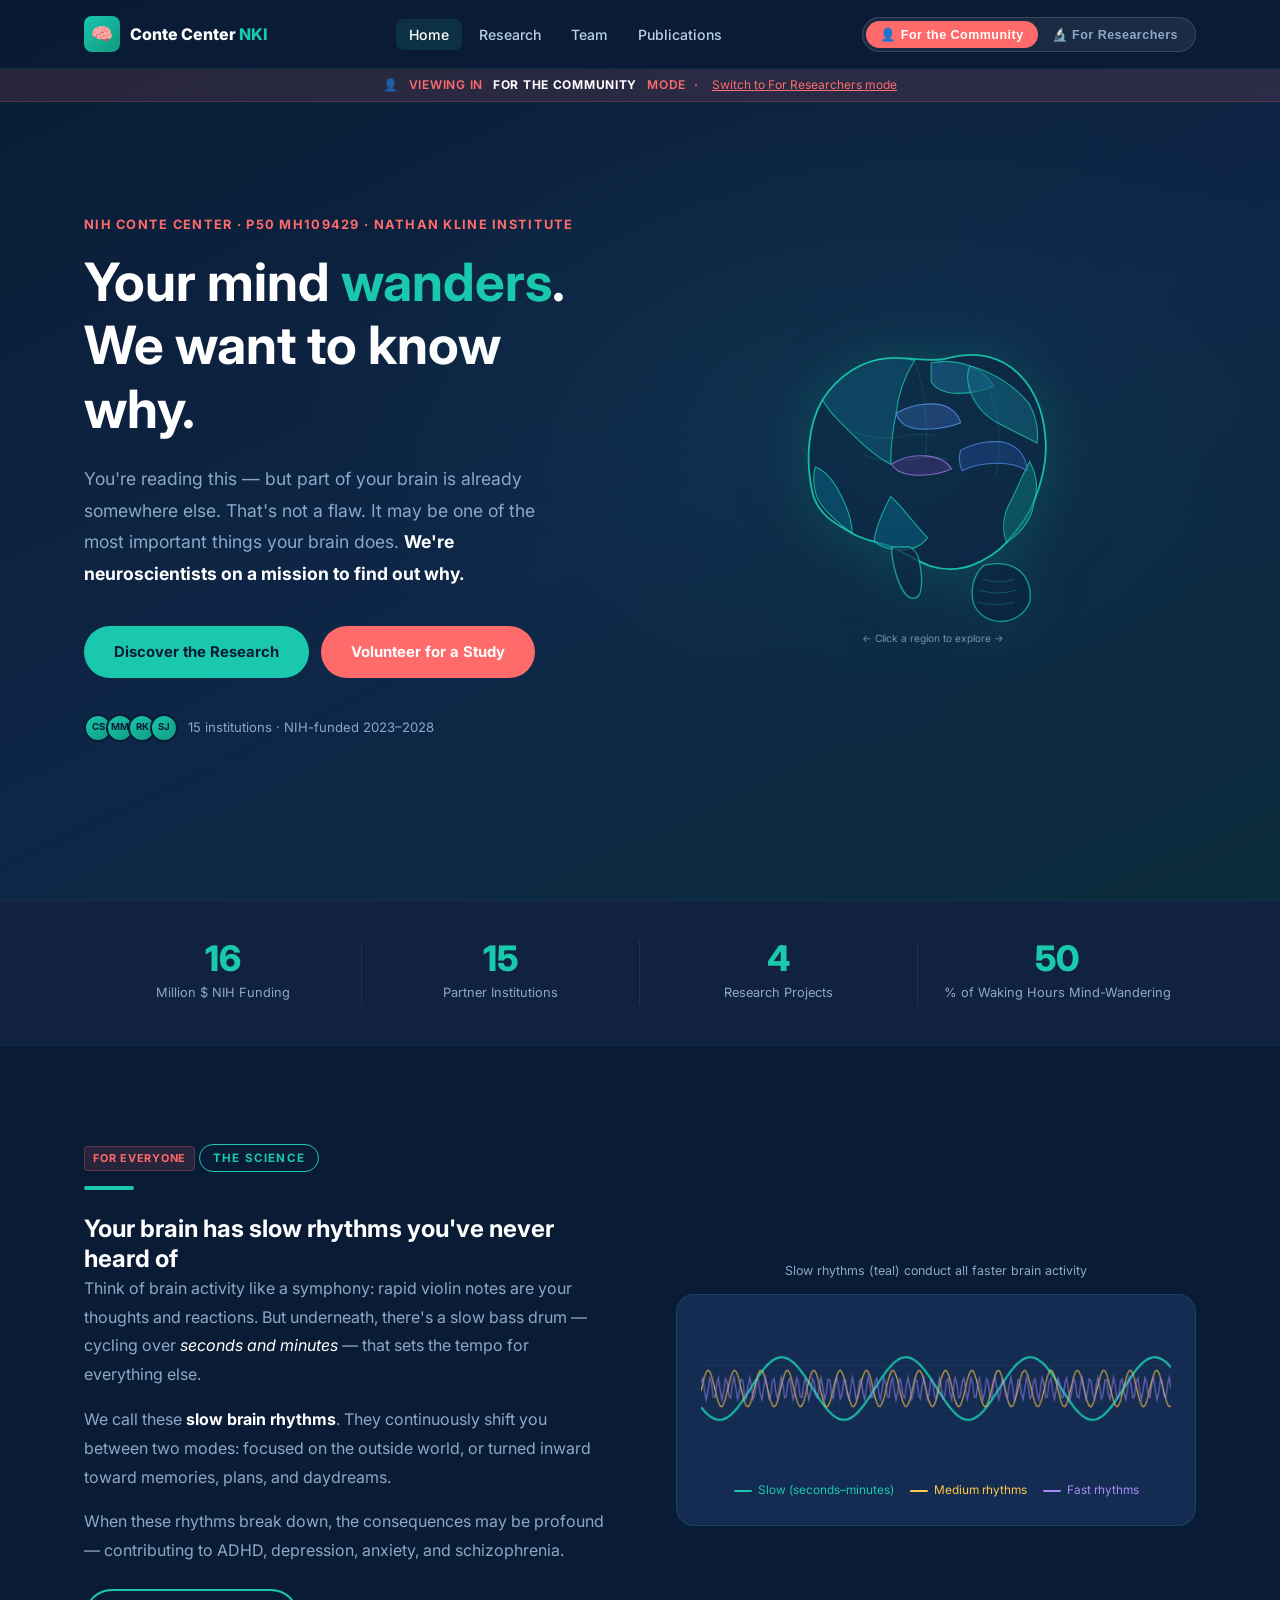
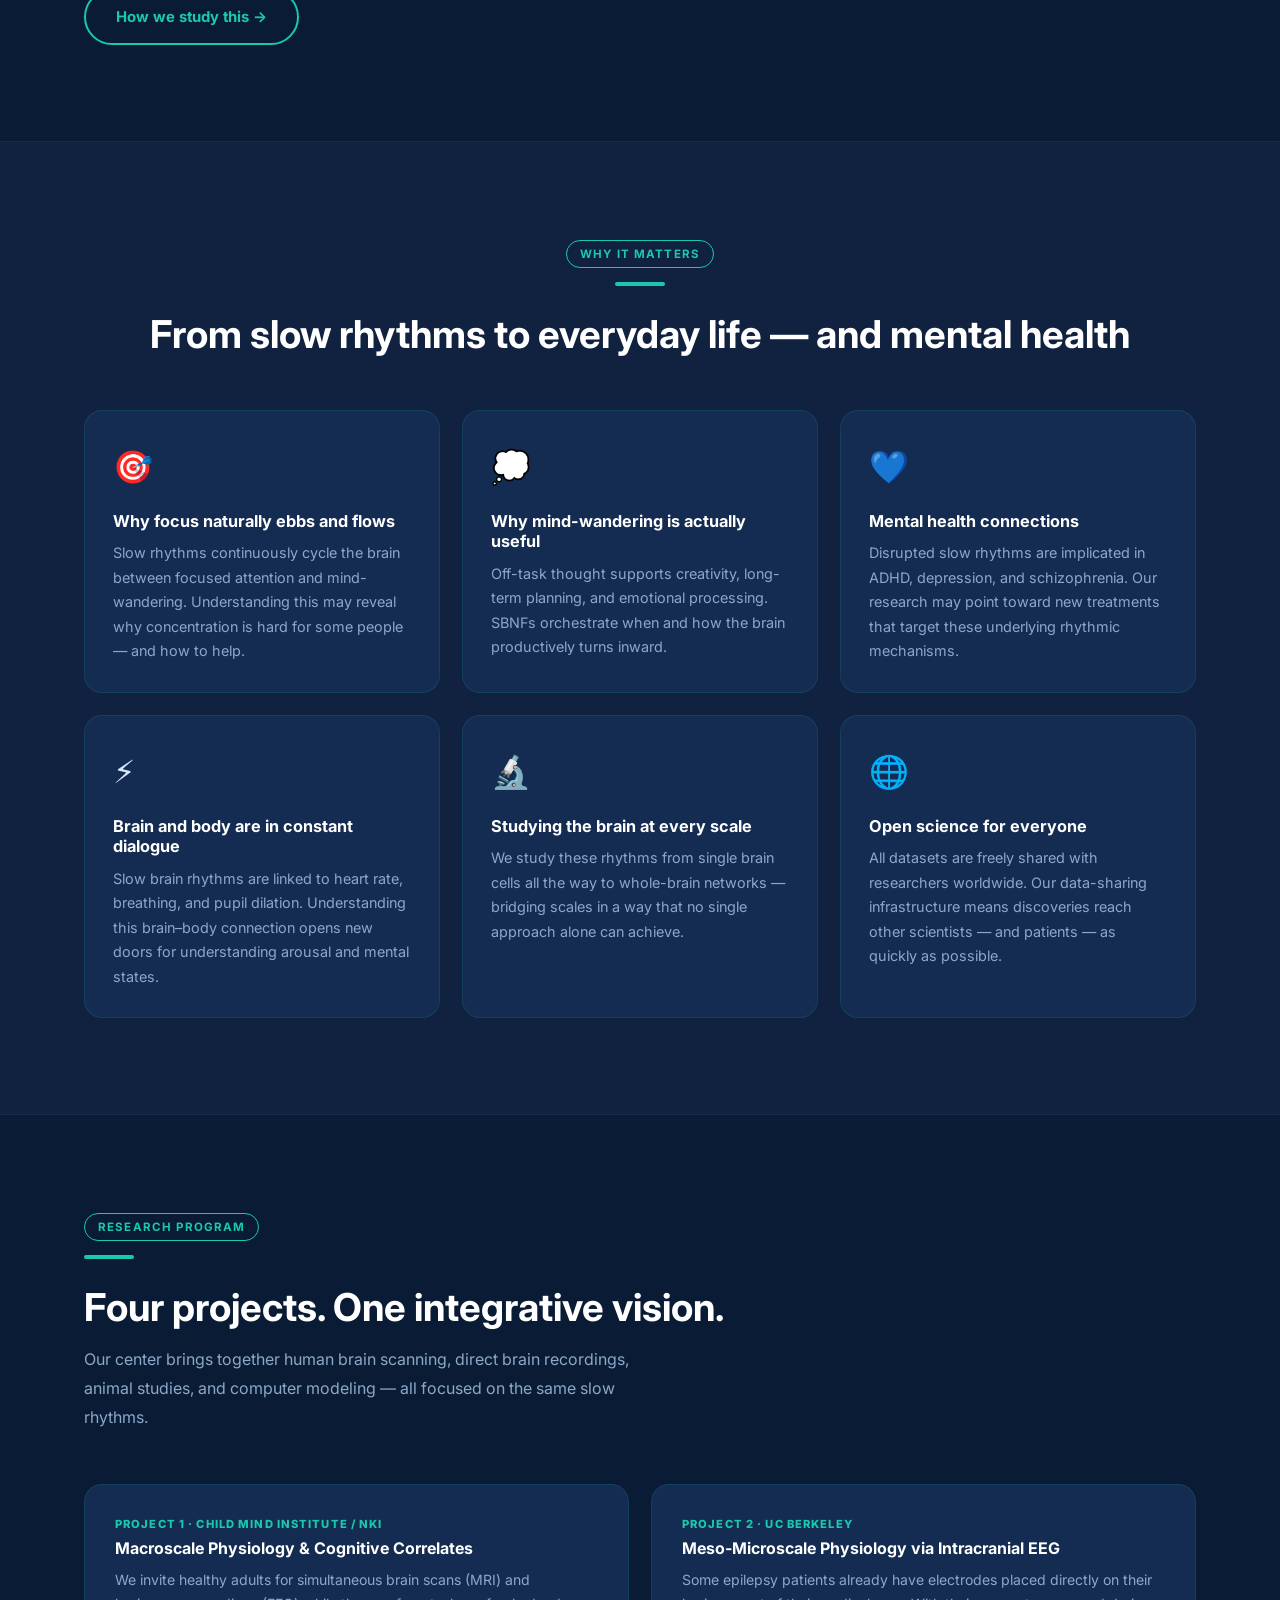
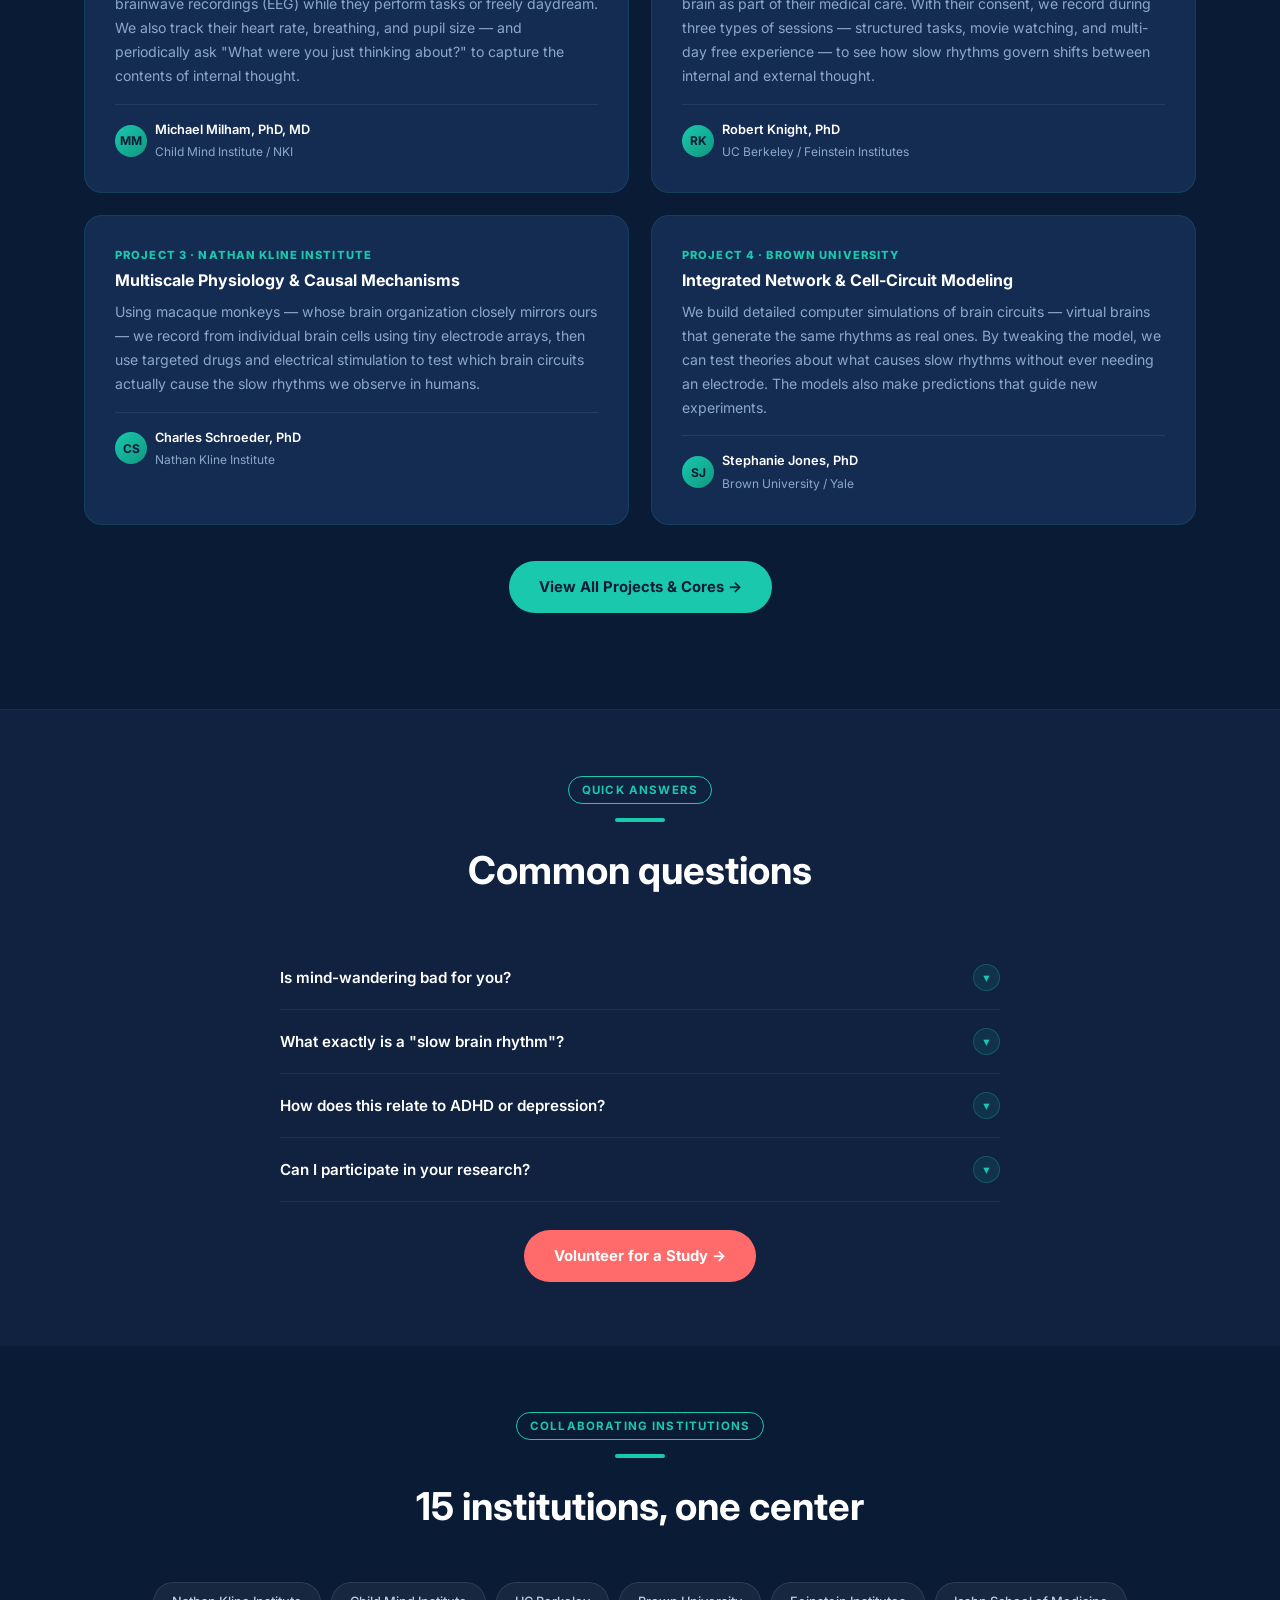
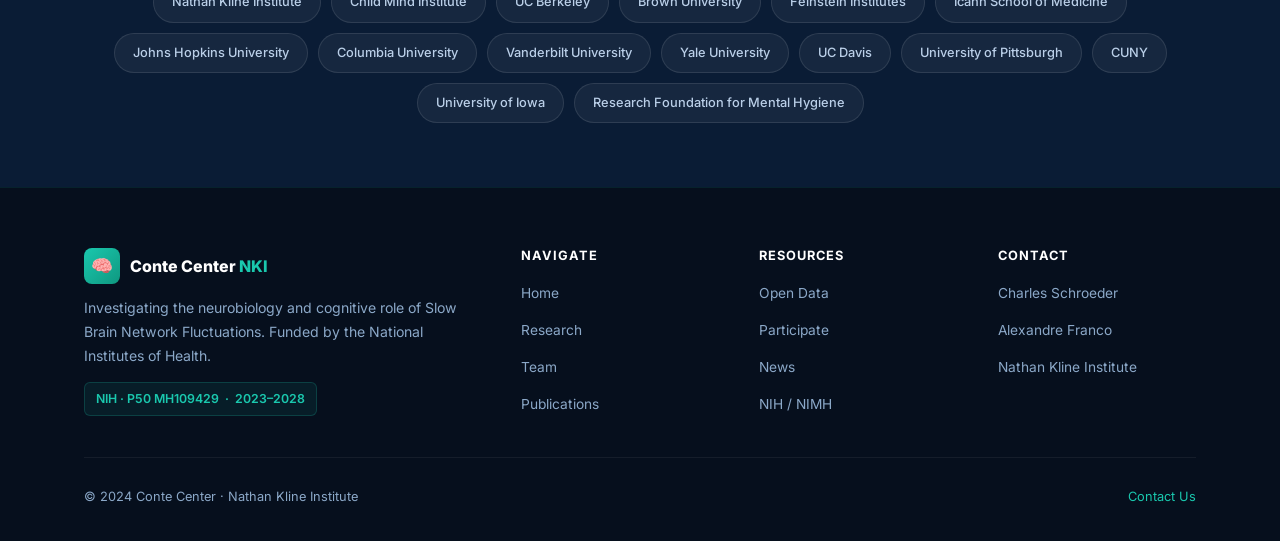
==== commit fe3ba4ce: "Rename audience toggle to For the Community / For Researchers" ====
--- a/index.html
+++ b/index.html
@@ -27,8 +27,8 @@
     </ul>
     <!-- Audience Toggle -->
     <div class="audience-toggle" role="group" aria-label="Audience mode">
-      <button class="toggle-btn pub" data-mode="public">👤 General Public</button>
-      <button class="toggle-btn sci" data-mode="scientist">🔬 Scientist</button>
+      <button class="toggle-btn pub" data-mode="public">👤 For the Community</button>
+      <button class="toggle-btn sci" data-mode="scientist">🔬 For Researchers</button>
     </div>
     <div class="nav-toggle" id="navToggle"><span></span><span></span><span></span></div>
   </div>
@@ -155,7 +155,7 @@
 
         <!-- SCIENTIST -->
         <div class="sci-only fade-in">
-          <div class="mode-label sci">For Scientists</div>
+          <div class="mode-label sci">For Researchers</div>
           <div class="tag">Overarching Hypothesis</div>
           <div class="divider"></div>
           <h2>Slow fluctuations (&lt;1 Hz) are critical determinants of cognition and behavior</h2>
--- a/css/style.css
+++ b/css/style.css
@@ -246,11 +246,19 @@
 .team-grid { display: grid; grid-template-columns: repeat(auto-fill, minmax(240px,1fr)); gap: 20px; }
 .team-card { background: var(--navy-card); border: 1px solid rgba(26,200,174,.12); border-radius: var(--radius-lg); padding: 26px 22px; text-align: center; transition: all var(--transition); }
 .team-card:hover { transform: translateY(-4px); border-color: rgba(26,200,174,.3); }
-.team-avatar { width: 72px; height: 72px; border-radius: 50%; background: linear-gradient(135deg, var(--teal), var(--teal-dark)); display: flex; align-items: center; justify-content: center; font-size: 1.55rem; font-weight: 800; color: var(--navy); margin: 0 auto 14px; border: 3px solid rgba(26,200,174,.3); }
+.team-avatar { width: 72px; height: 72px; border-radius: 50%; background: linear-gradient(135deg, var(--teal), var(--teal-dark)); display: flex; align-items: center; justify-content: center; font-size: 1.55rem; font-weight: 800; color: var(--navy); margin: 0 auto 14px; border: 3px solid rgba(26,200,174,.3); overflow: hidden; flex-shrink: 0; }
+.team-avatar img { width: 100%; height: 100%; object-fit: cover; object-position: center top; border-radius: 50%; display: block; }
 .team-card h3 { font-size: .98rem; margin-bottom: 4px; }
 .team-role { font-size: .8rem; color: var(--teal); font-weight: 600; margin-bottom: 3px; }
 .team-org  { font-size: .78rem; color: var(--text-dim); margin-bottom: 10px; }
 .team-bio  { font-size: .82rem; color: var(--text-dim); line-height: 1.65; }
+
+/* ── PI avatar (large circles on team page) ── */
+.pi-avatar-lg { overflow: hidden; flex-shrink: 0; }
+.pi-avatar-lg img { width: 100%; height: 100%; object-fit: cover; object-position: center top; border-radius: 50%; display: block; }
+/* Smaller variant used in project sidebars */
+.proj-avatar { overflow: hidden; flex-shrink: 0; }
+.proj-avatar img { width: 100%; height: 100%; object-fit: cover; object-position: center top; border-radius: 50%; display: block; }
 
 /* ── Data cards ── */
 .data-card { background: linear-gradient(135deg, var(--navy-card), rgba(26,200,174,.04)); border: 1px solid rgba(26,200,174,.2); border-radius: var(--radius-lg); padding: 28px; transition: all var(--transition); }
